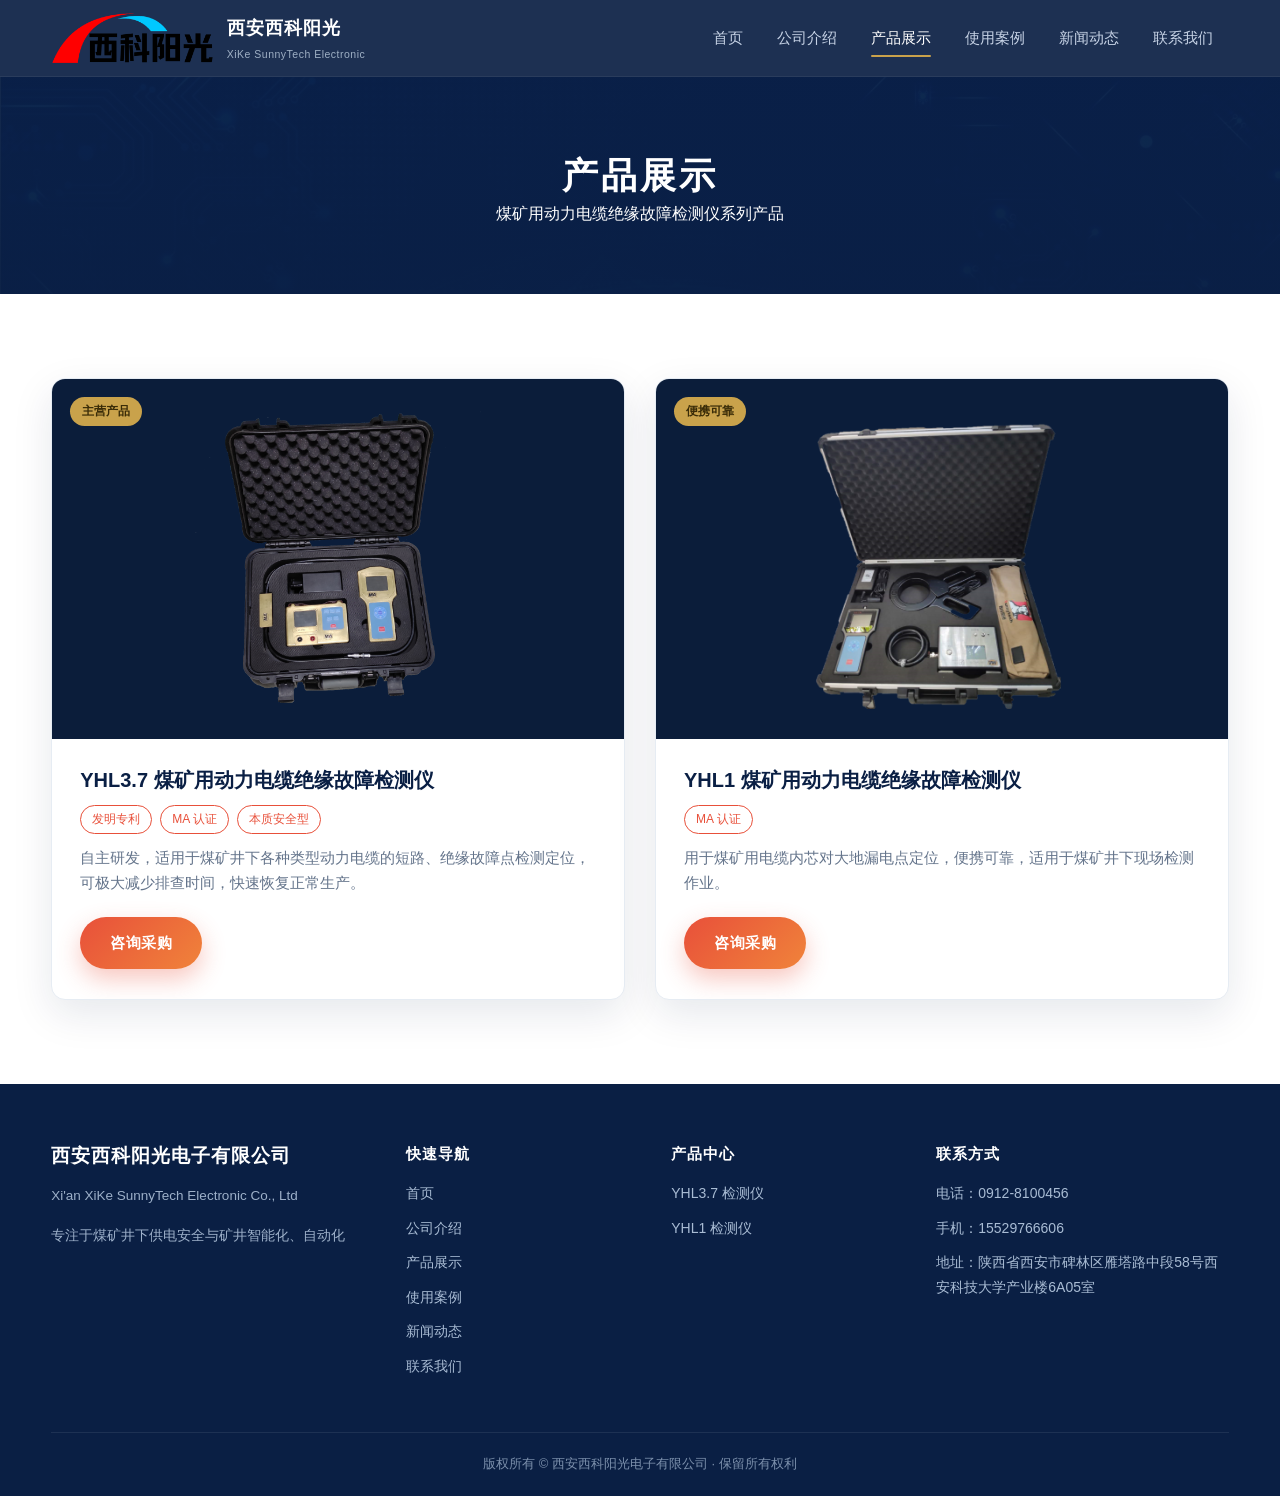
==== cpzs.html @ 339033ff "Add files via upload" ====
<!DOCTYPE html>
<html lang="zh-CN">
<head>
<meta charset="UTF-8">
<meta name="viewport" content="width=device-width, initial-scale=1.0">
<title>产品展示 - 西安西科阳光电子有限公司</title>
<meta name="description" content="煤矿用动力电缆绝缘故障检测仪系列：YHL3.7、YHL1，用于煤矿井下动力电缆短路、绝缘故障点检测定位。">
<link rel="icon" type="image/png" href="images/logo1.png">
<link rel="stylesheet" href="style.css">
</head>
<body>

<header class="header">
  <div class="container header-inner">
    <a class="logo" href="/">
      <img src="images/logo1.png" alt="西安西科阳光电子有限公司">
      <span class="brand-text" style="color:#ffffff;">西安西科阳光<small style="color:#9fb0c5;">XiKe SunnyTech Electronic</small></span>
    </a>
    <button class="nav-toggle" onclick="document.querySelector('.nav').classList.toggle('open')" aria-label="菜单">☰</button>
    <nav class="nav">
      <a href="/">首页</a>
      <a href="/gsjs">公司介绍</a>
      <a href="/cpzs" class="active">产品展示</a>
      <a href="/syal">使用案例</a>
      <a href="/xwdt">新闻动态</a>
      <a href="/lxwm">联系我们</a>
    </nav>
  </div>
</header>

<section class="page-banner">
  <div class="container">
    <h1>产品展示</h1>
    <p>煤矿用动力电缆绝缘故障检测仪系列产品</p>
  </div>
</section>

<section class="section">
  <div class="container">
    <div class="products-grid" id="products-container" data-btn-text="咨询采购" data-btn-href="/lxwm"></div>
  </div>
</section>

<footer class="footer">
  <div class="container">
    <div class="footer-inner">
      <div class="f-brand">
        <h3>西安西科阳光电子有限公司</h3>
        <p>Xi'an XiKe SunnyTech Electronic Co., Ltd</p>
        <p>专注于煤矿井下供电安全与矿井智能化、自动化</p>
      </div>
      <div class="f-col">
        <h4>快速导航</h4>
        <a href="/">首页</a>
        <a href="/gsjs">公司介绍</a>
        <a href="/cpzs">产品展示</a>
        <a href="/syal">使用案例</a>
        <a href="/xwdt">新闻动态</a>
        <a href="/lxwm">联系我们</a>
      </div>
      <div class="f-col"><h4>产品中心</h4><a href="/cpzs">YHL3.7 检测仪</a><a href="/cpzs">YHL1 检测仪</a></div><div class="f-col"><h4>联系方式</h4>
        <p>电话：<span data-field="phone"></span></p>
        <p>手机：<span data-field="mobile"></span></p>
        <p>地址：<span data-field="address"></span></p>
      </div>
    </div>
    <div class="footer-bottom">版权所有 © 西安西科阳光电子有限公司 · 保留所有权利</div>
  </div>
</footer>

<script src="site.js" defer></script>
</body>
</html>
---- style.css ----
/* ===== 西安西科阳光电子有限公司 - 官网样式 ===== */
:root {
  --navy: #0a1f44;
  --navy-2: #123063;
  --navy-3: #0d2750;
  --gold: #c9a24b;
  --gold-2: #e0bc6e;
  --cyan: #35c4f0;
  --red: #e8503a;
  --text: #22303f;
  --muted: #64748b;
  --light: #f4f7fb;
  --line: #e6ecf3;
  --radius: 14px;
  --shadow: 0 14px 40px rgba(10, 31, 68, .10);
  --shadow-sm: 0 6px 20px rgba(10, 31, 68, .08);
}

* { margin: 0; padding: 0; box-sizing: border-box; }
html { scroll-behavior: smooth; }
body {
  font-family: "Microsoft YaHei", "PingFang SC", "Source Han Sans SC", "Segoe UI", sans-serif;
  color: var(--text);
  background: #fff;
  line-height: 1.75;
  -webkit-font-smoothing: antialiased;
}
a { color: inherit; text-decoration: none; }
img { max-width: 100%; display: block; }
ul { list-style: none; }
.container { width: min(1180px, 92%); margin: 0 auto; }
h1, h2, h3, h4 { line-height: 1.3; font-weight: 700; }

/* ===== 顶栏 ===== */
.header {
  background: rgba(10, 31, 68, .92);
  backdrop-filter: blur(10px);
  position: sticky; top: 0; z-index: 100;
  border-bottom: 1px solid rgba(255,255,255,.06);
}
.header-inner { display: flex; align-items: center; justify-content: space-between; height: 76px; }
.logo { display: flex; align-items: center; gap: 13px; }
.logo img { height: 52px; width: auto; }
.logo .brand-text { color: #fff; font-size: 18px; font-weight: 700; letter-spacing: 1px; }
.logo .brand-text small { display: block; font-size: 10.5px; font-weight: 400; color: #8fa3c0; letter-spacing: .5px; }
.nav { display: flex; align-items: center; gap: 2px; }
.nav a {
  color: #c7d3e6; padding: 9px 16px; border-radius: 8px;
  font-size: 15px; position: relative; transition: .2s; white-space: nowrap;
}
.nav a:hover { color: #fff; background: rgba(255,255,255,.08); }
.nav a.active { color: #fff; }
.nav a.active::after {
  content: ""; position: absolute; left: 16px; right: 16px; bottom: 3px; height: 2px;
  background: var(--gold); border-radius: 2px;
}
.nav-toggle { display: none; background: none; border: 0; color: #fff; font-size: 26px; cursor: pointer; }

/* ===== 按钮 ===== */
.btn {
  display: inline-block; padding: 13px 30px; border-radius: 30px;
  background: linear-gradient(135deg, #e8503a, #f0833a); color: #fff;
  font-size: 15px; font-weight: 600; letter-spacing: .5px; transition: .22s;
  box-shadow: 0 10px 24px rgba(232, 80, 58, .32);
}
.btn:hover { transform: translateY(-2px); box-shadow: 0 14px 30px rgba(232, 80, 58, .42); }
.btn-ghost { background: transparent; box-shadow: none; border: 1px solid rgba(255,255,255,.5); color: #fff; }
.btn-ghost:hover { background: rgba(255,255,255,.12); }
.btn-gold { background: linear-gradient(135deg, #c9a24b, #e0bc6e); box-shadow: 0 10px 24px rgba(201,162,75,.32); }
.btn-gold:hover { box-shadow: 0 14px 30px rgba(201,162,75,.42); }

/* ===== 首页 Hero ===== */
.hero {
  position: relative; color: #fff; overflow: hidden;
  background: var(--navy);
}
.hero-bg {
  position: absolute; inset: 0;
  background: url("images/25502329.jpg") center/cover no-repeat;
  opacity: .5;
}
.hero-overlay {
  position: absolute; inset: 0;
  background: linear-gradient(180deg, rgba(10,31,68,.72) 0%, rgba(10,31,68,.55) 55%, rgba(10,31,68,.92) 100%);
}
.hero-inner { position: relative; z-index: 1; padding: 88px 0 40px; }
.hero .kicker {
  display: inline-flex; align-items: center; gap: 10px;
  color: var(--gold-2); font-size: 14px; font-weight: 600; letter-spacing: 4px;
  padding: 8px 18px; border: 1px solid rgba(224,188,110,.45); border-radius: 30px;
  background: rgba(255,255,255,.06); margin-bottom: 28px;
}
.hero h1 { font-size: 50px; letter-spacing: 2px; line-height: 1.22; }
.hero h1 .accent { color: var(--gold-2); }
.hero .sub { color: #d7e1ef; font-size: 20px; margin-top: 20px; max-width: 720px; }
.hero .sub-en { color: #8fa3c0; font-size: 14px; margin-top: 10px; letter-spacing: .5px; }
.hero .actions { margin-top: 34px; display: flex; gap: 16px; flex-wrap: wrap; }

/* 首页数据栏 */
.hero-stats {
  margin-top: 56px; display: grid; grid-template-columns: repeat(4, 1fr);
  border-top: 1px solid rgba(255,255,255,.14); padding-top: 30px;
}
.hero-stats .stat { text-align: center; }
.hero-stats .stat .num { font-size: 34px; font-weight: 700; color: #fff; letter-spacing: 1px; }
.hero-stats .stat .num em { font-style: normal; color: var(--gold-2); }
.hero-stats .stat .label { color: #9db0c9; font-size: 13px; margin-top: 4px; letter-spacing: 1px; }

/* ===== 页头横幅（子页面） ===== */
.page-banner {
  position: relative; color: #fff; text-align: center; padding: 76px 0 66px;
  background: var(--navy); overflow: hidden;
}
.page-banner::before {
  content: ""; position: absolute; inset: 0;
  background: url("images/25502329.jpg") center/cover no-repeat; opacity: .32;
}
.page-banner::after {
  content: ""; position: absolute; inset: 0;
  background: linear-gradient(180deg, rgba(10,31,68,.82), rgba(10,31,68,.92));
}
.page-banner .container { position: relative; z-index: 1; }
.page-banner h1 { font-size: 36px; letter-spacing: 3px; }
.page-banner .crumb { color: #9db0c9; margin-top: 12px; font-size: 14px; }
.page-banner .crumb a:hover { color: var(--gold-2); }

/* ===== 区块通用 ===== */
.section { padding: 84px 0; }
.section.alt { background: var(--light); }
.section-head { text-align: center; max-width: 720px; margin: 0 auto 52px; }
.section-head .kicker {
  display: inline-block; color: var(--gold); font-weight: 700; letter-spacing: 4px; font-size: 13px;
  position: relative; padding: 0 26px;
}
.section-head .kicker::before, .section-head .kicker::after {
  content: ""; position: absolute; top: 50%; width: 18px; height: 1px; background: var(--gold); opacity: .6;
}
.section-head .kicker::before { left: 0; }
.section-head .kicker::after { right: 0; }
.section-head h2 { font-size: 32px; margin: 14px 0 16px; color: var(--navy); }
.section-head p { color: var(--muted); }

/* ===== 关于我们（首页） ===== */
.about-grid { display: grid; grid-template-columns: 1fr 1fr; gap: 48px; align-items: center; }
.about-grid h3 { font-size: 26px; color: var(--navy); }
.about-grid .lead { color: var(--muted); margin: 16px 0 20px; }
.about-grid .points { display: grid; grid-template-columns: 1fr 1fr; gap: 14px; margin-top: 24px; }
.about-grid .point {
  display: flex; align-items: center; gap: 12px; background: #fff;
  border: 1px solid var(--line); border-radius: 10px; padding: 14px 16px;
  font-weight: 600; color: var(--navy); box-shadow: var(--shadow-sm);
}
.about-grid .point .ico { color: var(--gold); font-size: 20px; }
.about-img { position: relative; }
.about-img img { border-radius: var(--radius); box-shadow: var(--shadow); width: 100%; }
.about-img .badge-float {
  position: absolute; right: -14px; bottom: 26px; background: var(--navy); color: #fff;
  padding: 16px 22px; border-radius: 12px; text-align: center; box-shadow: var(--shadow);
  border-left: 4px solid var(--gold);
}
.about-img .badge-float .n { font-size: 28px; font-weight: 700; color: var(--gold-2); }
.about-img .badge-float .t { font-size: 12px; color: #b7c6dc; }

/* ===== 产品卡片 ===== */
.products-grid { display: grid; grid-template-columns: repeat(2, 1fr); gap: 30px; }
.product {
  background: #fff; border: 1px solid var(--line); border-radius: var(--radius);
  overflow: hidden; box-shadow: var(--shadow); display: flex; flex-direction: column;
  transition: .25s;
}
.product:hover { transform: translateY(-6px); box-shadow: 0 22px 50px rgba(10,31,68,.16); }
.product .p-img { background: #0b1d3a; padding: 30px; display: grid; place-items: center; position: relative; }
.product .p-img img { max-height: 300px; width: auto; border-radius: 8px; }
.product .p-img .tag {
  position: absolute; top: 18px; left: 18px; background: var(--gold); color: #3a2c08;
  font-size: 12px; font-weight: 700; padding: 4px 12px; border-radius: 20px;
}
.product .p-body { padding: 28px 28px 30px; flex: 1; display: flex; flex-direction: column; }
.product .p-body h3 { font-size: 20px; color: var(--navy); }
.product .p-body .badges { margin: 12px 0; display: flex; gap: 8px; flex-wrap: wrap; }
.product .p-body .badges span {
  font-size: 12px; color: var(--red); border: 1px solid var(--red); border-radius: 20px; padding: 3px 11px;
}
.product .p-body p { color: var(--muted); font-size: 14.5px; flex: 1; }
.product .p-body .btn { margin-top: 20px; align-self: flex-start; }

/* ===== 优势特性 ===== */
.features { display: grid; grid-template-columns: repeat(4, 1fr); gap: 22px; }
.feature {
  background: #fff; border: 1px solid var(--line); border-radius: var(--radius);
  padding: 34px 26px; box-shadow: var(--shadow-sm); transition: .22s; text-align: center;
}
.feature:hover { transform: translateY(-5px); box-shadow: var(--shadow); }
.feature .icon { width: 64px; height: 64px; margin: 0 auto 18px; border-radius: 50%; display: grid; place-items: center; font-size: 28px; background: #eef3fb; }
.feature h3 { margin-bottom: 10px; font-size: 17px; color: var(--navy); }
.feature p { color: var(--muted); font-size: 14px; }

/* ===== 案例画廊 ===== */
.gallery { display: grid; grid-template-columns: repeat(3, 1fr); gap: 18px; }
.gallery figure { border-radius: var(--radius); overflow: hidden; position: relative; aspect-ratio: 4/3; box-shadow: var(--shadow-sm); }
.gallery img { width: 100%; height: 100%; object-fit: cover; transition: .4s; }
.gallery figure:hover img { transform: scale(1.07); }
.gallery figure figcaption {
  position: absolute; left: 0; right: 0; bottom: 0; padding: 28px 18px 14px;
  color: #fff; font-size: 14px; font-weight: 600;
  background: linear-gradient(180deg, transparent, rgba(10,31,68,.85));
}

/* ===== 新闻 ===== */
.news-item {
  display: grid; grid-template-columns: 300px 1fr; gap: 28px; align-items: center;
  background: #fff; border: 1px solid var(--line); border-radius: var(--radius);
  padding: 24px; box-shadow: var(--shadow-sm);
}
.news-item img { border-radius: 10px; width: 300px; height: 190px; object-fit: cover; }
.news-item h3 { font-size: 20px; color: var(--navy); }
.news-item .date { color: var(--muted); font-size: 13px; margin-top: 8px; }

/* ===== 联系页 ===== */
.contact-wrap { display: grid; grid-template-columns: 1.05fr .95fr; gap: 30px; }
.contact-card {
  background: #fff; border: 1px solid var(--line); border-radius: var(--radius);
  padding: 34px; box-shadow: var(--shadow-sm);
}
.contact-card h2 { font-size: 22px; color: var(--navy); margin-bottom: 22px; }
.contact-item { display: flex; gap: 16px; padding: 16px 0; border-bottom: 1px solid var(--line); }
.contact-item:last-child { border-bottom: 0; }
.contact-item .ico { width: 46px; height: 46px; flex: none; border-radius: 12px; background: #eef3fb; color: var(--navy); display: grid; place-items: center; font-size: 20px; }
.contact-item .label { font-size: 13px; color: var(--muted); }
.contact-item .value { font-size: 16px; font-weight: 600; color: var(--navy); }
.contact-item .value a:hover { color: var(--red); }

/* ===== 页脚 ===== */
.footer { background: var(--navy); color: #a9bcd4; padding: 60px 0 0; }
.footer-inner { display: grid; grid-template-columns: 1.4fr 1fr 1fr 1.3fr; gap: 40px; padding-bottom: 44px; }
.footer .f-brand h3 { color: #fff; font-size: 19px; letter-spacing: 1px; }
.footer .f-brand .en { color: #8fa3c0; font-size: 12px; margin-top: 6px; }
.footer .f-brand p { font-size: 13.5px; margin-top: 16px; color: #9db0c9; max-width: 300px; }
.footer .f-col h4 { color: #fff; font-size: 15px; margin-bottom: 18px; letter-spacing: 1px; }
.footer .f-col a, .footer .f-col p { display: block; font-size: 14px; margin-bottom: 10px; color: #a9bcd4; }
.footer .f-col a:hover { color: var(--gold-2); }
.footer-bottom {
  border-top: 1px solid rgba(255,255,255,.08); padding: 20px 0; text-align: center;
  font-size: 13px; color: #7c90ac;
}

/* ===== 响应式 ===== */
@media (max-width: 960px) {
  .hero h1 { font-size: 34px; }
  .hero-stats { grid-template-columns: repeat(2, 1fr); gap: 24px 0; }
  .about-grid { grid-template-columns: 1fr; }
  .features { grid-template-columns: repeat(2, 1fr); }
  .products-grid { grid-template-columns: 1fr; }
  .footer-inner { grid-template-columns: 1fr 1fr; }
  .contact-wrap { grid-template-columns: 1fr; }
  .gallery { grid-template-columns: repeat(2, 1fr); }
  .news-item { grid-template-columns: 1fr; }
  .news-item img { width: 100%; height: auto; }
}
@media (max-width: 640px) {
  .hero-inner { padding: 60px 0 30px; }
  .hero h1 { font-size: 27px; }
  .hero .sub { font-size: 16px; }
  .gallery { grid-template-columns: 1fr; }
  .features { grid-template-columns: 1fr; }
  .footer-inner { grid-template-columns: 1fr; }
  .hero .actions { flex-direction: column; }
  .btn { text-align: center; }
  .nav {
    display: none; position: absolute; top: 76px; left: 0; right: 0;
    background: var(--navy-2); flex-direction: column; padding: 10px 16px 18px;
  }
  .nav.open { display: flex; }
  .nav a.active::after { display: none; }
  .nav-toggle { display: block; }
}
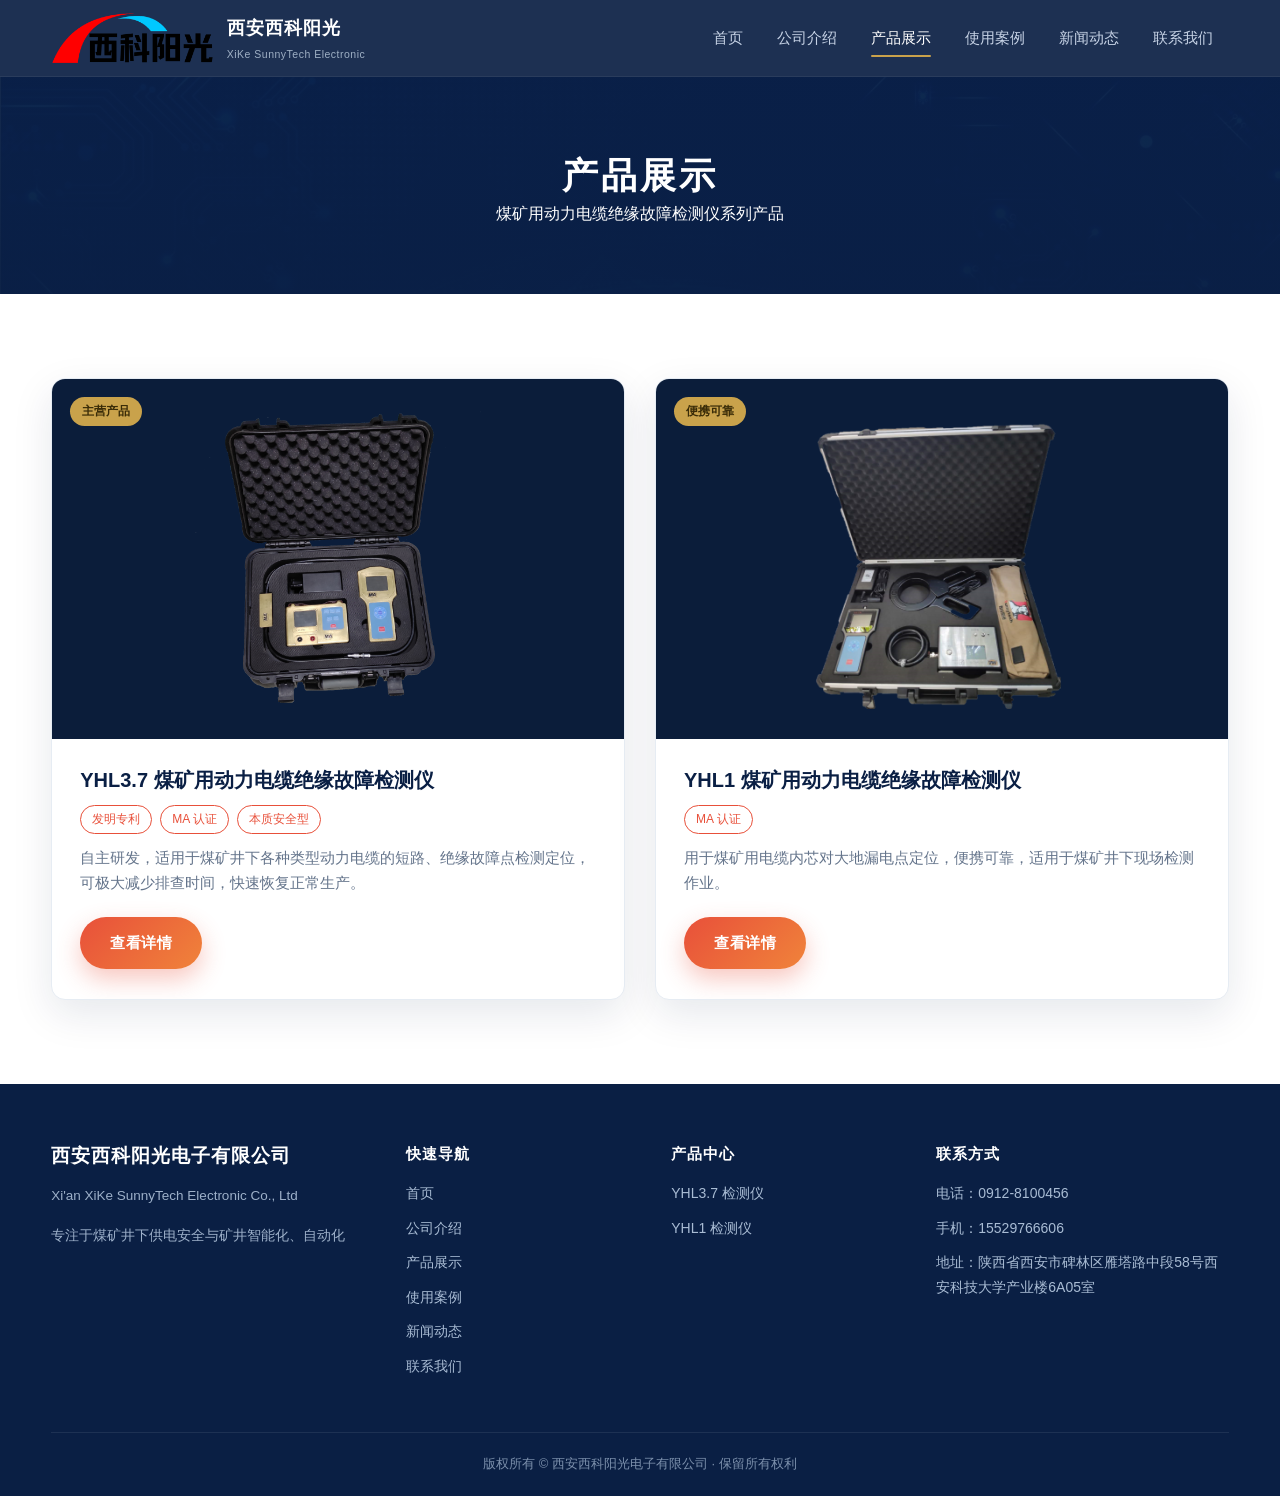
==== commit ad396025: "Add files via upload" ====
--- a/cpzs.html
+++ b/cpzs.html
@@ -37,7 +37,8 @@
 
 <section class="section">
   <div class="container">
-    <div class="products-grid" id="products-container" data-btn-text="咨询采购" data-btn-href="/lxwm"></div>
+    <div class="products-grid" id="products-list-container" data-btn-text="查看详情"></div>
+    <div id="products-detail-container" style="display:none;"></div>
   </div>
 </section>
 
@@ -68,6 +69,7 @@
   </div>
 </footer>
 
+<script src="marked.min.js" defer></script>
 <script src="site.js" defer></script>
 </body>
 </html>
--- a/style.css
+++ b/style.css
@@ -215,6 +215,46 @@
 .news-item img { border-radius: 10px; width: 300px; height: 190px; object-fit: cover; }
 .news-item h3 { font-size: 20px; color: var(--navy); }
 .news-item .date { color: var(--muted); font-size: 13px; margin-top: 8px; }
+.news-item.news-link { cursor: pointer; transition: .22s; }
+.news-item.news-link:hover { transform: translateY(-3px); box-shadow: var(--shadow); }
+.news-item.news-link:hover h3 { color: var(--red); }
+.news-back { display: inline-block; margin-bottom: 18px; color: var(--navy); font-size: 14px; }
+.news-back:hover { color: var(--red); }
+.news-content { color: var(--text); margin-top: 14px; font-size: 15px; line-height: 1.9; }
+.news-single { align-items: start; }
+
+/* ===== 详情页（产品/新闻/案例通用） ===== */
+.back-link { display: inline-block; margin-bottom: 20px; color: var(--navy); font-size: 14px; }
+.back-link:hover { color: var(--red); }
+.detail-head { display: grid; grid-template-columns: 420px 1fr; gap: 36px; align-items: start; margin-bottom: 28px; }
+.detail-img { background: #0b1d3a; border-radius: var(--radius); padding: 20px; display: grid; place-items: center; }
+.detail-img img { max-height: 340px; width: auto; border-radius: 8px; }
+.detail-info h2 { font-size: 26px; color: var(--navy); margin-bottom: 14px; }
+.detail-info .date { color: var(--muted); font-size: 13px; margin-bottom: 14px; }
+.detail-info .btn { margin-top: 18px; }
+.detail-content { color: var(--text); font-size: 15.5px; line-height: 1.9; }
+.detail-content h1, .detail-content h2, .detail-content h3 { color: var(--navy); margin: 18px 0 10px; font-size: 19px; }
+.detail-content p { margin-bottom: 12px; }
+.detail-content ul, .detail-content ol { margin: 10px 0 10px 22px; }
+.detail-content li { list-style: disc; margin-bottom: 6px; }
+.detail-content ol li { list-style: decimal; }
+.detail-content strong { color: var(--navy); }
+.detail-content img { max-width: 100%; border-radius: 8px; margin: 10px 0; }
+.g-detail { display: grid; grid-template-columns: repeat(3, 1fr); gap: 16px; margin-top: 30px; }
+.g-detail figure { border-radius: var(--radius); overflow: hidden; aspect-ratio: 4/3; box-shadow: var(--shadow-sm); }
+.g-detail img { width: 100%; height: 100%; object-fit: cover; }
+
+/* ===== 案例卡片 ===== */
+.case-card {
+  display: grid; grid-template-columns: 300px 1fr; gap: 24px; align-items: center;
+  background: #fff; border: 1px solid var(--line); border-radius: var(--radius);
+  overflow: hidden; box-shadow: var(--shadow-sm); transition: .22s;
+}
+.case-card:hover { transform: translateY(-4px); box-shadow: var(--shadow); }
+.case-card img { width: 300px; height: 200px; object-fit: cover; }
+.case-card-body { padding: 22px 26px; }
+.case-card-body h3 { font-size: 20px; color: var(--navy); margin-bottom: 8px; }
+.case-card-body p { color: var(--muted); font-size: 14px; }
 
 /* ===== 联系页 ===== */
 .contact-wrap { display: grid; grid-template-columns: 1.05fr .95fr; gap: 30px; }
@@ -274,3 +314,13 @@
   .nav a.active::after { display: none; }
   .nav-toggle { display: block; }
 }
+
+@media (max-width: 960px) {
+  .detail-head { grid-template-columns: 1fr; }
+  .g-detail { grid-template-columns: repeat(2, 1fr); }
+  .case-card { grid-template-columns: 1fr; }
+  .case-card img { width: 100%; height: auto; }
+}
+@media (max-width: 640px) {
+  .g-detail { grid-template-columns: 1fr; }
+}
